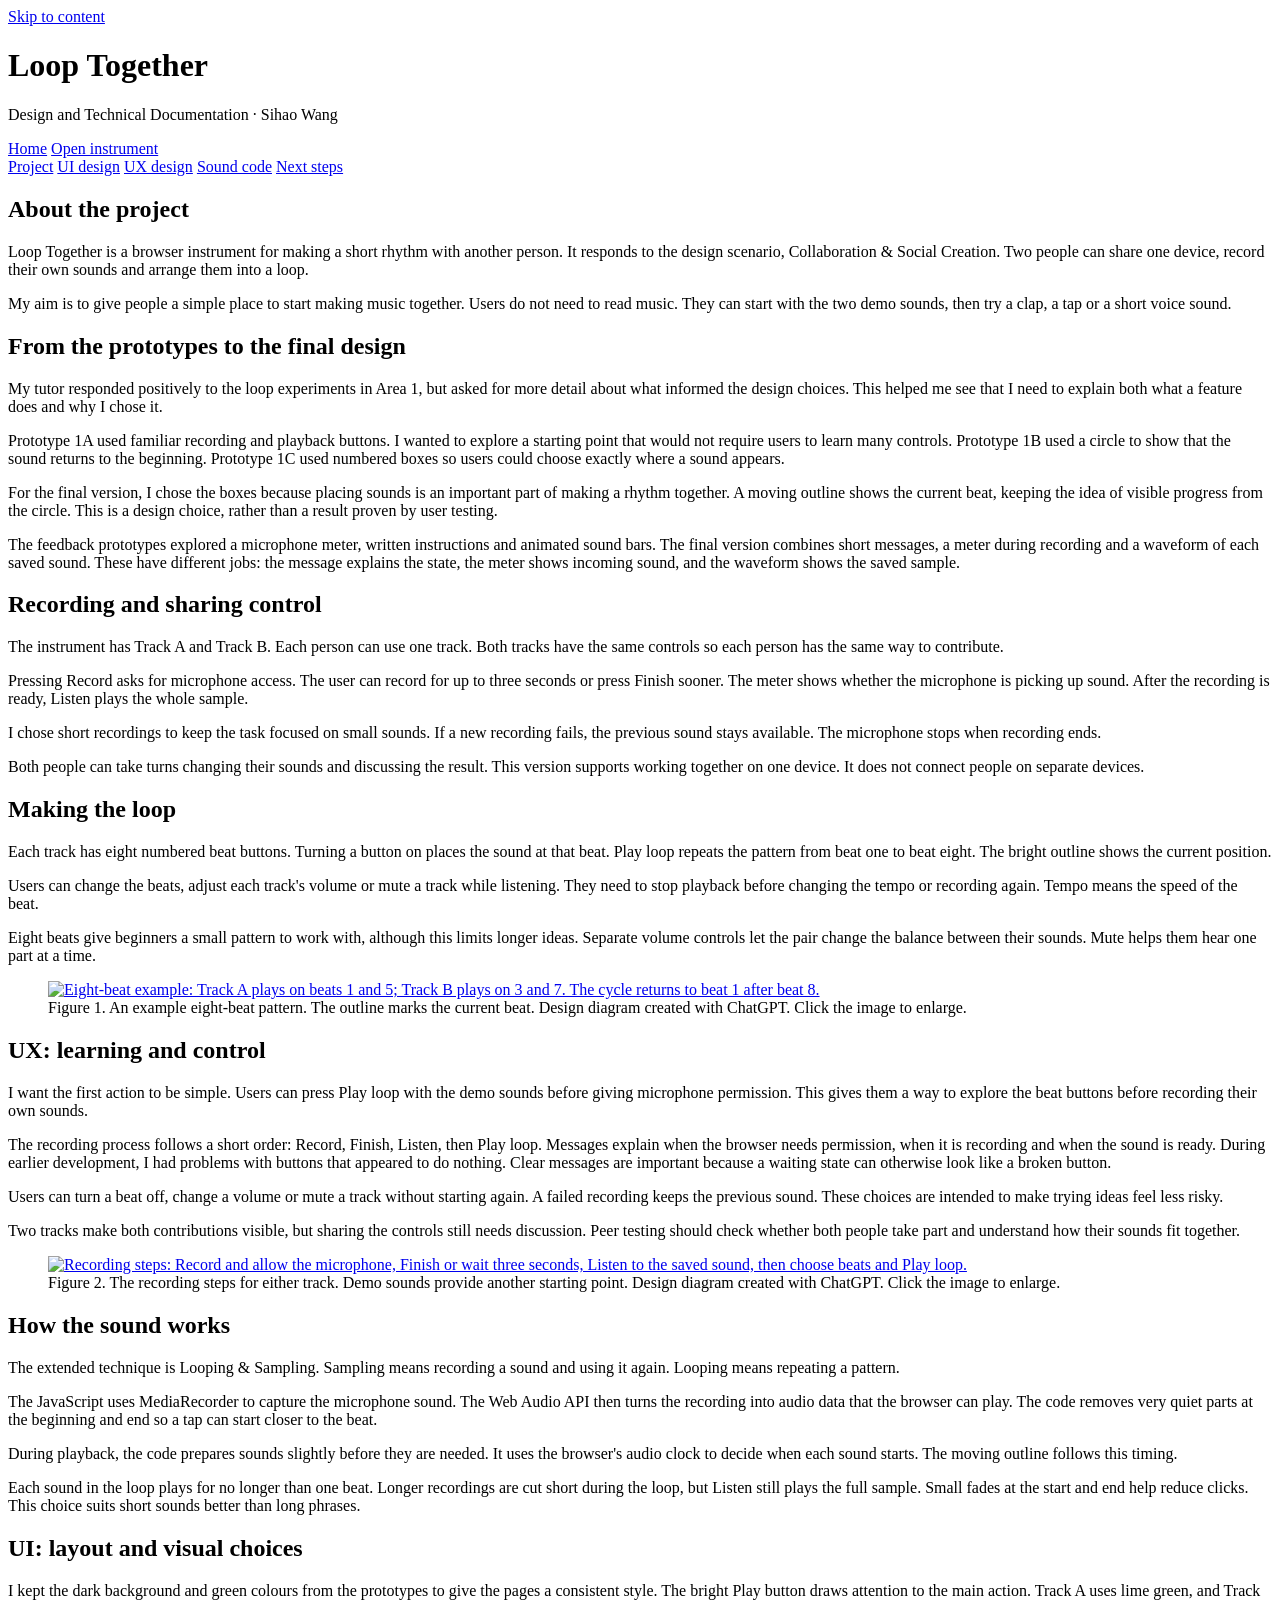
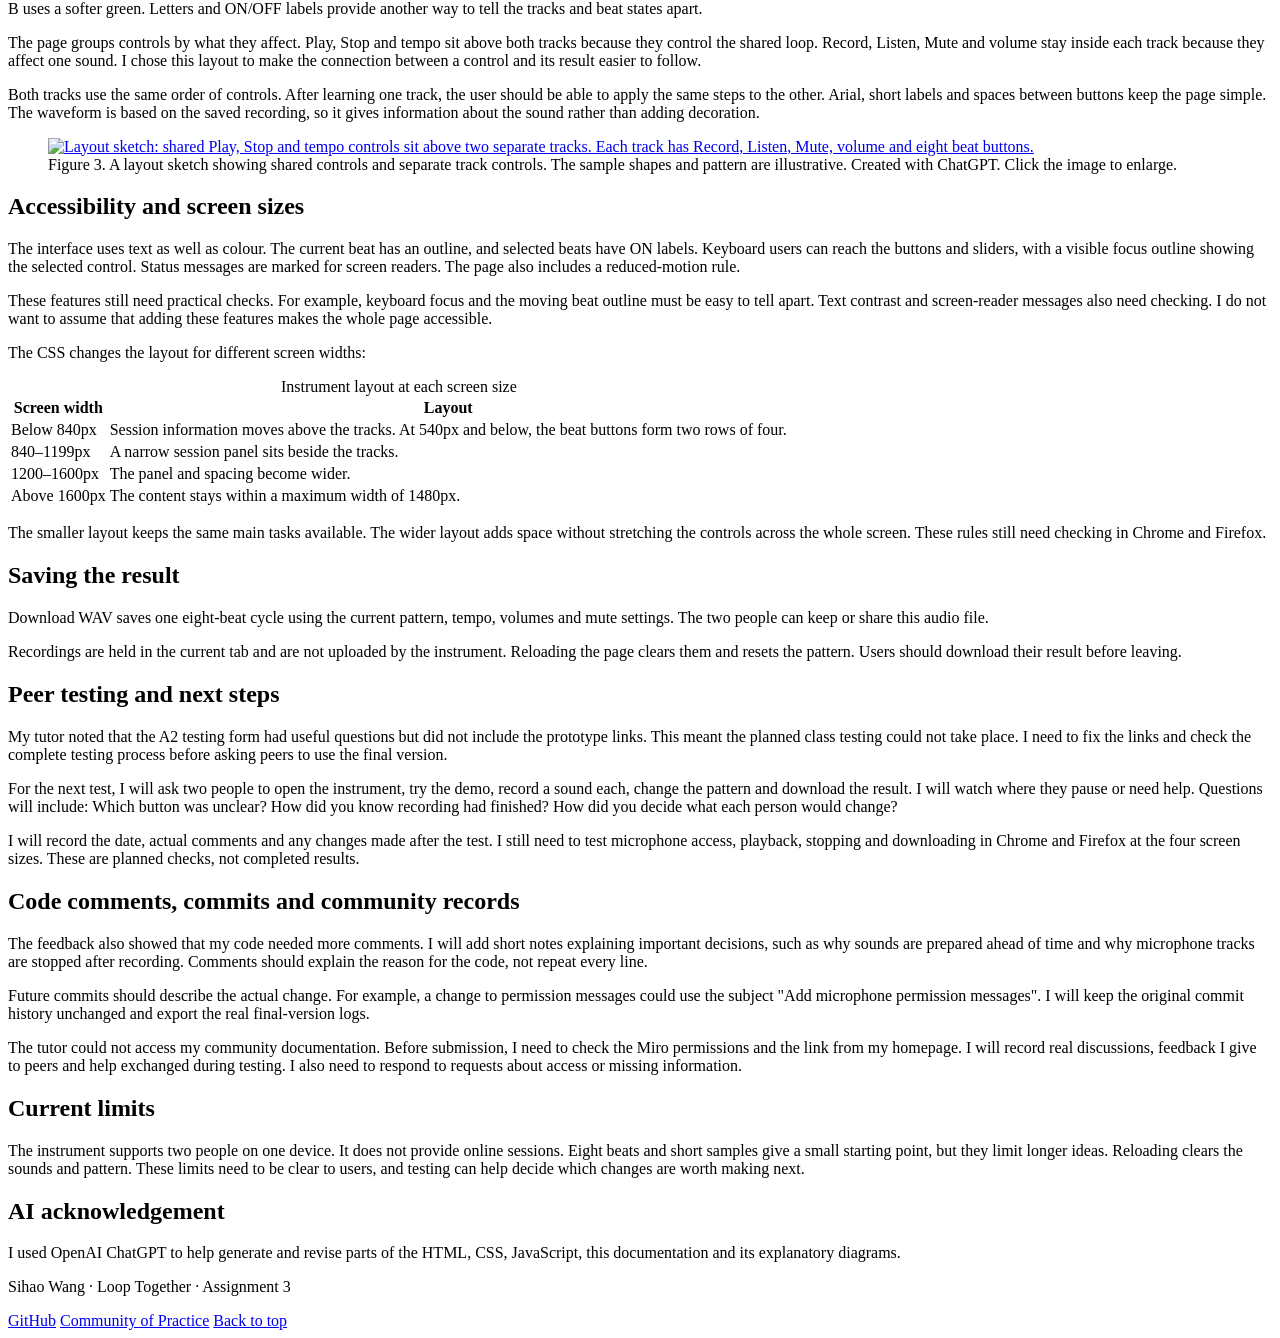
==== documentation.html @ 777fe7cd "adujust the text" ====
<!DOCTYPE html>
<html lang="en">
<head>
  <meta charset="UTF-8">
  <meta name="viewport" content="width=device-width, initial-scale=1">
  <title>Loop Together — Design and Technical Documentation</title>
  <!-- Keep the styles in a separate file so they are easy to edit. -->
  <link rel="stylesheet" href="document.css">
</head>
<body>
  <a class="skip-link" href="#content">Skip to content</a>

  <header class="page-header" id="top">
    <div class="container">
      <h1>Loop Together</h1>
      <p class="subtitle">Design and Technical Documentation · Sihao Wang</p>
      <!-- These pages should be in the same project folder. -->
      <nav aria-label="Main navigation">
        <a href="index.html">Home</a>
        <a href="instrument.html">Open instrument</a>
      </nav>
    </div>
  </header>

  <main class="container" id="content">
    <!-- Section links work without JavaScript. -->
    <nav class="contents" aria-label="On this page">
      <a href="#about-the-project">Project</a>
      <a href="#ui-layout-and-visual-choices">UI design</a>
      <a href="#ux-learning-and-control">UX design</a>
      <a href="#how-the-sound-works">Sound code</a>
      <a href="#peer-testing-and-next-steps">Next steps</a>
    </nav>

    <!-- Explain the project before describing the controls. -->
    <section class="section" id="about-the-project">
      <h2>About the project</h2>
      <p>
        Loop Together is a browser instrument for making a short rhythm with another
        person. It responds to the design scenario, Collaboration &amp; Social Creation.
        Two people can share one device, record their own sounds and arrange them into a
        loop.
      </p>
      <p>
        My aim is to give people a simple place to start making music together. Users do
        not need to read music. They can start with the two demo sounds, then try a
        clap, a tap or a short voice sound.
      </p>
    </section>

    <section class="section" id="from-the-prototypes-to-the-final-design">
      <h2>From the prototypes to the final design</h2>
      <p>
        My tutor responded positively to the loop experiments in Area 1, but asked for
        more detail about what informed the design choices. This helped me see that I
        need to explain both what a feature does and why I chose it.
      </p>
      <p>
        Prototype 1A used familiar recording and playback buttons. I wanted to explore a
        starting point that would not require users to learn many controls. Prototype 1B
        used a circle to show that the sound returns to the beginning. Prototype 1C used
        numbered boxes so users could choose exactly where a sound appears.
      </p>
      <p>
        For the final version, I chose the boxes because placing sounds is an important
        part of making a rhythm together. A moving outline shows the current beat,
        keeping the idea of visible progress from the circle. This is a design choice,
        rather than a result proven by user testing.
      </p>
      <p>
        The feedback prototypes explored a microphone meter, written instructions and
        animated sound bars. The final version combines short messages, a meter during
        recording and a waveform of each saved sound. These have different jobs: the
        message explains the state, the meter shows incoming sound, and the waveform
        shows the saved sample.
      </p>
    </section>

    <section class="section" id="recording-and-sharing-control">
      <h2>Recording and sharing control</h2>
      <p>
        The instrument has Track A and Track B. Each person can use one track. Both
        tracks have the same controls so each person has the same way to contribute.
      </p>
      <p>
        Pressing Record asks for microphone access. The user can record for up to three
        seconds or press Finish sooner. The meter shows whether the microphone is
        picking up sound. After the recording is ready, Listen plays the whole sample.
      </p>
      <p>
        I chose short recordings to keep the task focused on small sounds. If a new
        recording fails, the previous sound stays available. The microphone stops when
        recording ends.
      </p>
      <p>
        Both people can take turns changing their sounds and discussing the result. This
        version supports working together on one device. It does not connect people on
        separate devices.
      </p>
    </section>

    <section class="section" id="making-the-loop">
      <h2>Making the loop</h2>
      <p>
        Each track has eight numbered beat buttons. Turning a button on places the sound
        at that beat. Play loop repeats the pattern from beat one to beat eight. The
        bright outline shows the current position.
      </p>
      <p>
        Users can change the beats, adjust each track&#x27;s volume or mute a track
        while listening. They need to stop playback before changing the tempo or
        recording again. Tempo means the speed of the beat.
      </p>
      <p>
        Eight beats give beginners a small pattern to work with, although this limits
        longer ideas. Separate volume controls let the pair change the balance between
        their sounds. Mute helps them hear one part at a time.
      </p>

      <!-- Keep the picture and its caption together. -->
      <figure class="doc-figure">
        <a class="figure-link" href="images/loop-pattern.svg" target="_blank" rel="noopener"
           aria-label="Open a larger version of figure 1 in a new tab">
          <img src="images/loop-pattern.svg" width="800" height="818"
               alt="Eight-beat example: Track A plays on beats 1 and 5; Track B plays on 3 and 7. The cycle returns to beat 1 after beat 8." loading="lazy" decoding="async">
        </a>
        <figcaption>Figure 1. An example eight-beat pattern. The outline marks the current beat. Design diagram created with ChatGPT. Click the image to enlarge.</figcaption>
      </figure>
    </section>

    <!-- Explain the steps a new user follows. -->
    <section class="section" id="ux-learning-and-control">
      <h2>UX: learning and control</h2>
      <p>
        I want the first action to be simple. Users can press Play loop with the demo
        sounds before giving microphone permission. This gives them a way to explore the
        beat buttons before recording their own sounds.
      </p>
      <p>
        The recording process follows a short order: Record, Finish, Listen, then Play
        loop. Messages explain when the browser needs permission, when it is recording
        and when the sound is ready. During earlier development, I had problems with
        buttons that appeared to do nothing. Clear messages are important because a
        waiting state can otherwise look like a broken button.
      </p>
      <p>
        Users can turn a beat off, change a volume or mute a track without starting
        again. A failed recording keeps the previous sound. These choices are intended
        to make trying ideas feel less risky.
      </p>
      <p>
        Two tracks make both contributions visible, but sharing the controls still needs
        discussion. Peer testing should check whether both people take part and
        understand how their sounds fit together.
      </p>

      <!-- Keep the picture and its caption together. -->
      <figure class="doc-figure">
        <a class="figure-link" href="images/recording-flow.svg" target="_blank" rel="noopener"
           aria-label="Open a larger version of figure 2 in a new tab">
          <img src="images/recording-flow.svg" width="800" height="864"
               alt="Recording steps: Record and allow the microphone, Finish or wait three seconds, Listen to the saved sound, then choose beats and Play loop." loading="lazy" decoding="async">
        </a>
        <figcaption>Figure 2. The recording steps for either track. Demo sounds provide another starting point. Design diagram created with ChatGPT. Click the image to enlarge.</figcaption>
      </figure>
    </section>

    <!-- Use plain language to explain the audio code. -->
    <section class="section" id="how-the-sound-works">
      <h2>How the sound works</h2>
      <p>
        The extended technique is Looping &amp; Sampling. Sampling means recording a
        sound and using it again. Looping means repeating a pattern.
      </p>
      <p>
        The JavaScript uses MediaRecorder to capture the microphone sound. The Web Audio
        API then turns the recording into audio data that the browser can play. The code
        removes very quiet parts at the beginning and end so a tap can start closer to
        the beat.
      </p>
      <p>
        During playback, the code prepares sounds slightly before they are needed. It
        uses the browser&#x27;s audio clock to decide when each sound starts. The moving
        outline follows this timing.
      </p>
      <p>
        Each sound in the loop plays for no longer than one beat. Longer recordings are
        cut short during the loop, but Listen still plays the full sample. Small fades
        at the start and end help reduce clicks. This choice suits short sounds better
        than long phrases.
      </p>
    </section>

    <!-- Connect the visual choices to their purpose. -->
    <section class="section" id="ui-layout-and-visual-choices">
      <h2>UI: layout and visual choices</h2>
      <p>
        I kept the dark background and green colours from the prototypes to give the
        pages a consistent style. The bright Play button draws attention to the main
        action. Track A uses lime green, and Track B uses a softer green. Letters and
        ON/OFF labels provide another way to tell the tracks and beat states apart.
      </p>
      <p>
        The page groups controls by what they affect. Play, Stop and tempo sit above
        both tracks because they control the shared loop. Record, Listen, Mute and
        volume stay inside each track because they affect one sound. I chose this layout
        to make the connection between a control and its result easier to follow.
      </p>
      <p>
        Both tracks use the same order of controls. After learning one track, the user
        should be able to apply the same steps to the other. Arial, short labels and
        spaces between buttons keep the page simple. The waveform is based on the saved
        recording, so it gives information about the sound rather than adding
        decoration.
      </p>

      <!-- Keep the picture and its caption together. -->
      <figure class="doc-figure">
        <a class="figure-link" href="images/track-layout.svg" target="_blank" rel="noopener"
           aria-label="Open a larger version of figure 3 in a new tab">
          <img src="images/track-layout.svg" width="960" height="796"
               alt="Layout sketch: shared Play, Stop and tempo controls sit above two separate tracks. Each track has Record, Listen, Mute, volume and eight beat buttons." loading="lazy" decoding="async">
        </a>
        <figcaption>Figure 3. A layout sketch showing shared controls and separate track controls. The sample shapes and pattern are illustrative. Created with ChatGPT. Click the image to enlarge.</figcaption>
      </figure>
    </section>

    <section class="section" id="accessibility-and-screen-sizes">
      <h2>Accessibility and screen sizes</h2>
      <p>
        The interface uses text as well as colour. The current beat has an outline, and
        selected beats have ON labels. Keyboard users can reach the buttons and sliders,
        with a visible focus outline showing the selected control. Status messages are
        marked for screen readers. The page also includes a reduced-motion rule.
      </p>
      <p>
        These features still need practical checks. For example, keyboard focus and the
        moving beat outline must be easy to tell apart. Text contrast and screen-reader
        messages also need checking. I do not want to assume that adding these features
        makes the whole page accessible.
      </p>
      <p>
        The CSS changes the layout for different screen widths:
      </p>
      <!-- The table compares the instrument layout at four widths. -->
      <div class="table-wrap">
        <table>
          <caption>Instrument layout at each screen size</caption>
          <thead>
            <tr>
              <th scope="col">Screen width</th>
              <th scope="col">Layout</th>
            </tr>
          </thead>
          <tbody>
            <tr>
              <td>Below 840px</td>
              <td>Session information moves above the tracks. At 540px and below, the beat buttons form two rows of four.</td>
            </tr>
            <tr>
              <td>840–1199px</td>
              <td>A narrow session panel sits beside the tracks.</td>
            </tr>
            <tr>
              <td>1200–1600px</td>
              <td>The panel and spacing become wider.</td>
            </tr>
            <tr>
              <td>Above 1600px</td>
              <td>The content stays within a maximum width of 1480px.</td>
            </tr>
          </tbody>
        </table>
      </div>
      <p>
        The smaller layout keeps the same main tasks available. The wider layout adds
        space without stretching the controls across the whole screen. These rules still
        need checking in Chrome and Firefox.
      </p>
    </section>

    <section class="section" id="saving-the-result">
      <h2>Saving the result</h2>
      <p>
        Download WAV saves one eight-beat cycle using the current pattern, tempo,
        volumes and mute settings. The two people can keep or share this audio file.
      </p>
      <p>
        Recordings are held in the current tab and are not uploaded by the instrument.
        Reloading the page clears them and resets the pattern. Users should download
        their result before leaving.
      </p>
    </section>

    <!-- Keep planned tests separate from completed results. -->
    <section class="section" id="peer-testing-and-next-steps">
      <h2>Peer testing and next steps</h2>
      <p>
        My tutor noted that the A2 testing form had useful questions but did not include
        the prototype links. This meant the planned class testing could not take place.
        I need to fix the links and check the complete testing process before asking
        peers to use the final version.
      </p>
      <p>
        For the next test, I will ask two people to open the instrument, try the demo,
        record a sound each, change the pattern and download the result. I will watch
        where they pause or need help. Questions will include: Which button was unclear?
        How did you know recording had finished? How did you decide what each person
        would change?
      </p>
      <p>
        I will record the date, actual comments and any changes made after the test. I
        still need to test microphone access, playback, stopping and downloading in
        Chrome and Firefox at the four screen sizes. These are planned checks, not
        completed results.
      </p>
    </section>

    <section class="section" id="code-comments-commits-and-community-records">
      <h2>Code comments, commits and community records</h2>
      <p>
        The feedback also showed that my code needed more comments. I will add short
        notes explaining important decisions, such as why sounds are prepared ahead of
        time and why microphone tracks are stopped after recording. Comments should
        explain the reason for the code, not repeat every line.
      </p>
      <p>
        Future commits should describe the actual change. For example, a change to
        permission messages could use the subject &quot;Add microphone permission
        messages&quot;. I will keep the original commit history unchanged and export the
        real final-version logs.
      </p>
      <p>
        The tutor could not access my community documentation. Before submission, I need
        to check the Miro permissions and the link from my homepage. I will record real
        discussions, feedback I give to peers and help exchanged during testing. I also
        need to respond to requests about access or missing information.
      </p>
    </section>

    <section class="section" id="current-limits">
      <h2>Current limits</h2>
      <p>
        The instrument supports two people on one device. It does not provide online
        sessions. Eight beats and short samples give a small starting point, but they
        limit longer ideas. Reloading clears the sounds and pattern. These limits need
        to be clear to users, and testing can help decide which changes are worth making
        next.
      </p>
    </section>

    <section class="section" id="ai-acknowledgement">
      <h2>AI acknowledgement</h2>
      <p>
        I used OpenAI ChatGPT to help generate and revise parts of the HTML, CSS,
        JavaScript, this documentation and its explanatory diagrams.
      </p>
    </section>

  </main>

  <footer>
    <div class="container">
      <p>Sihao Wang · Loop Together · Assignment 3</p>
      <nav aria-label="Project links">
        <a href="https://github.com/BennyWangsihao">GitHub</a>
        <a href="https://au.miro.com/app/board/u3jVOf9mYWQ=/?share_link_id=469898230549">Community of Practice</a>
        <a href="#top">Back to top</a>
      </nav>
    </div>
  </footer>
</body>
</html>
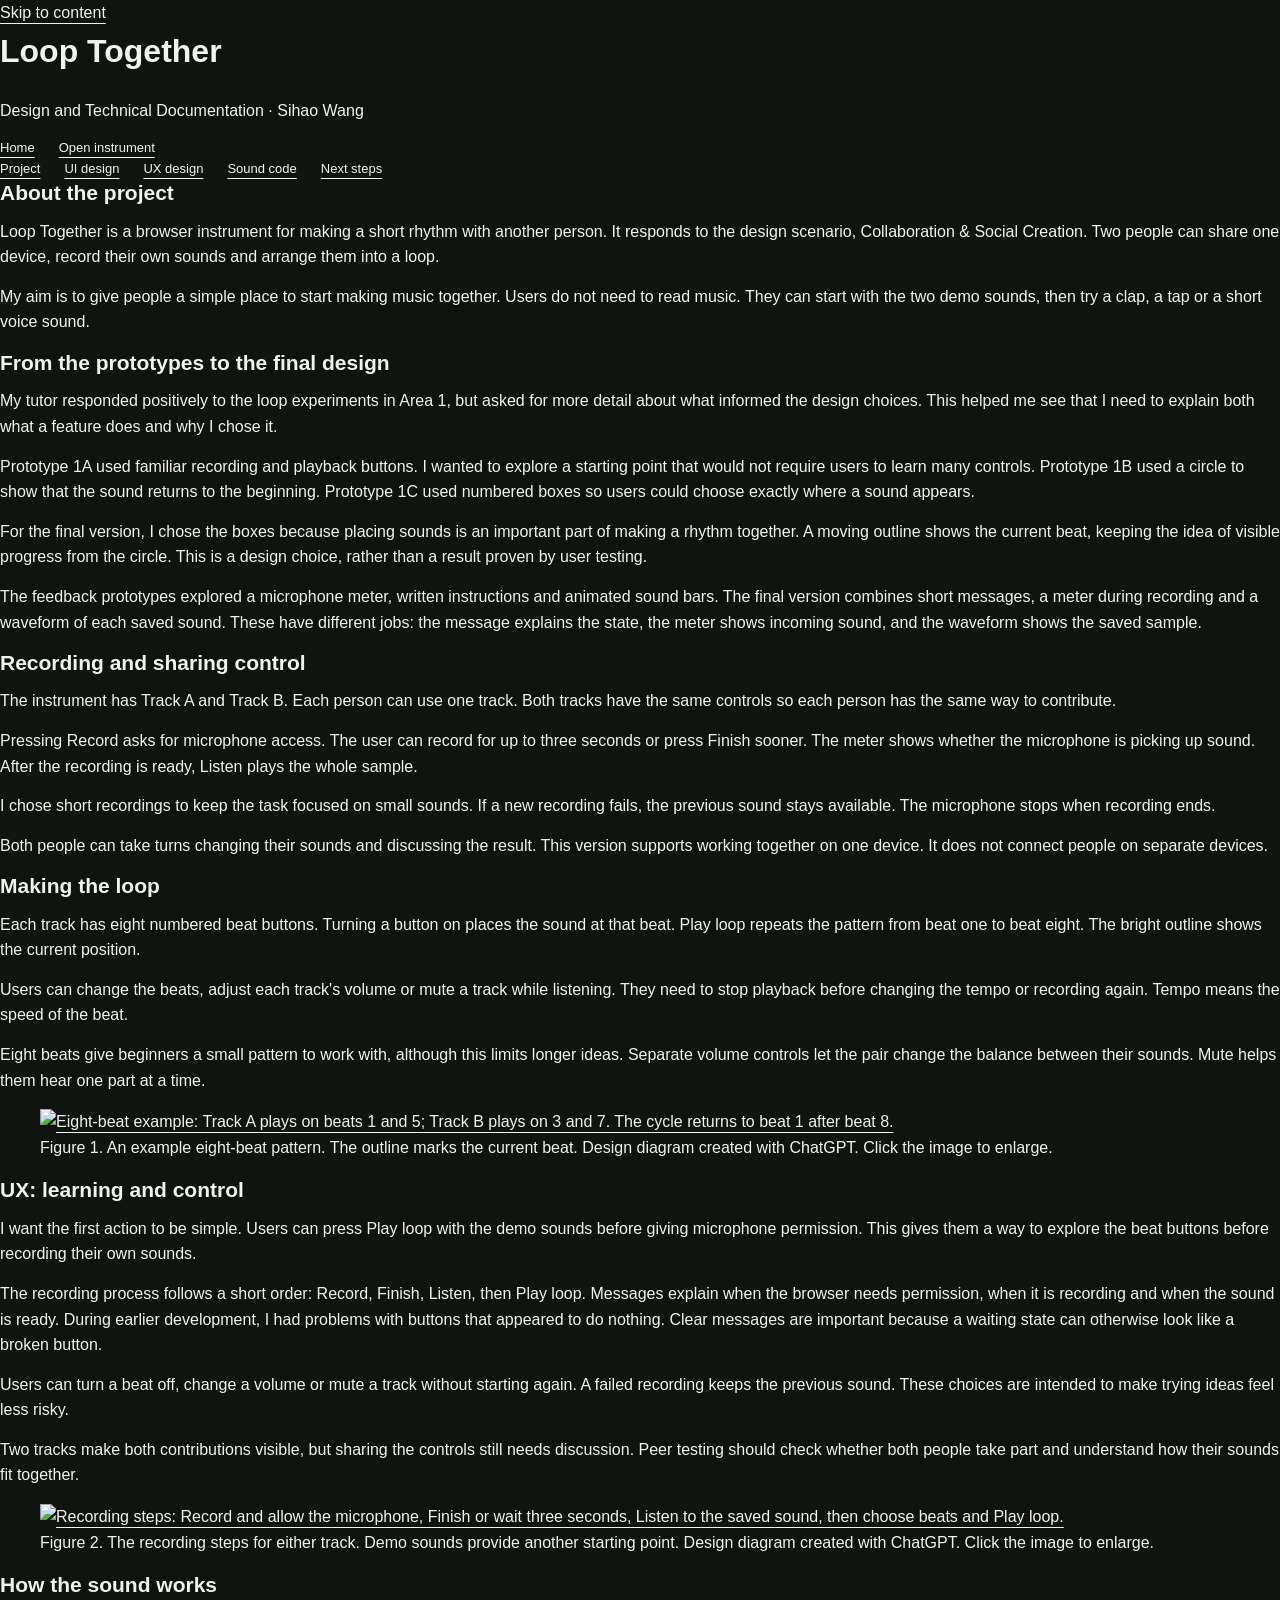
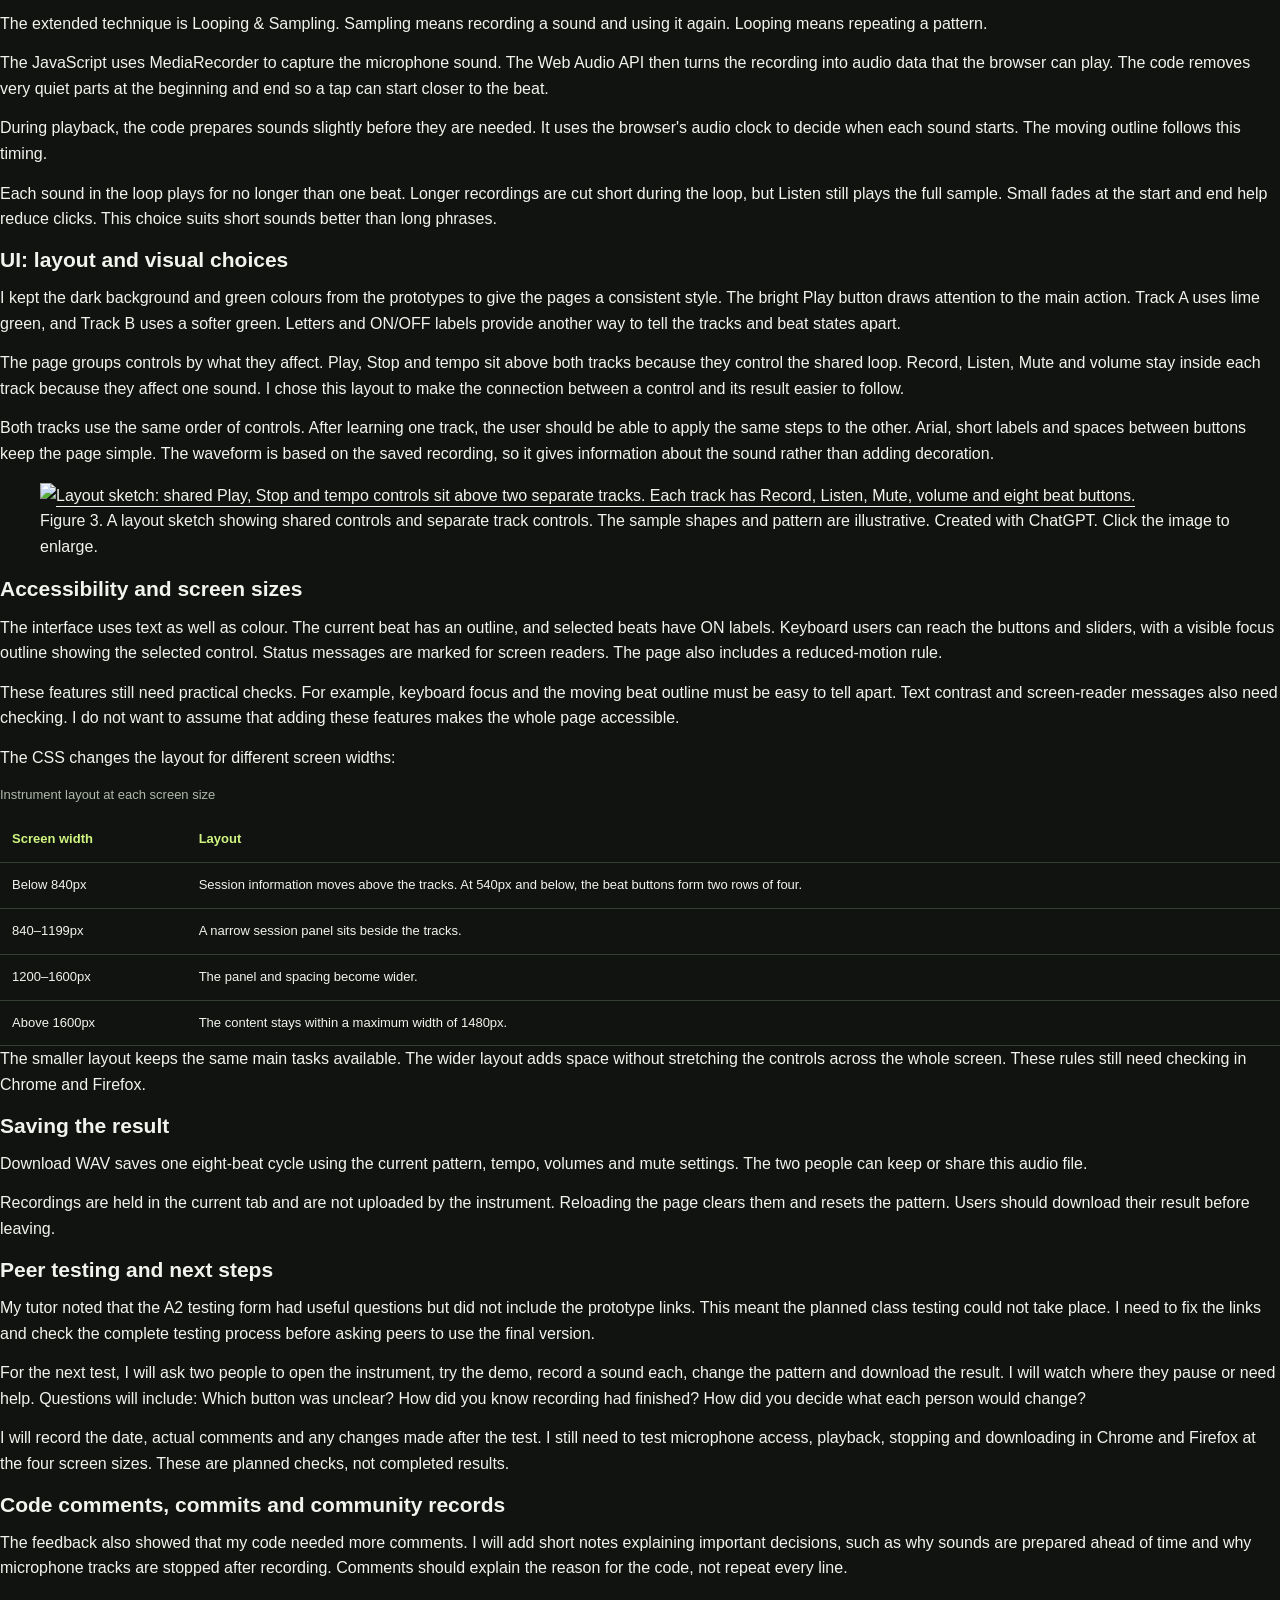
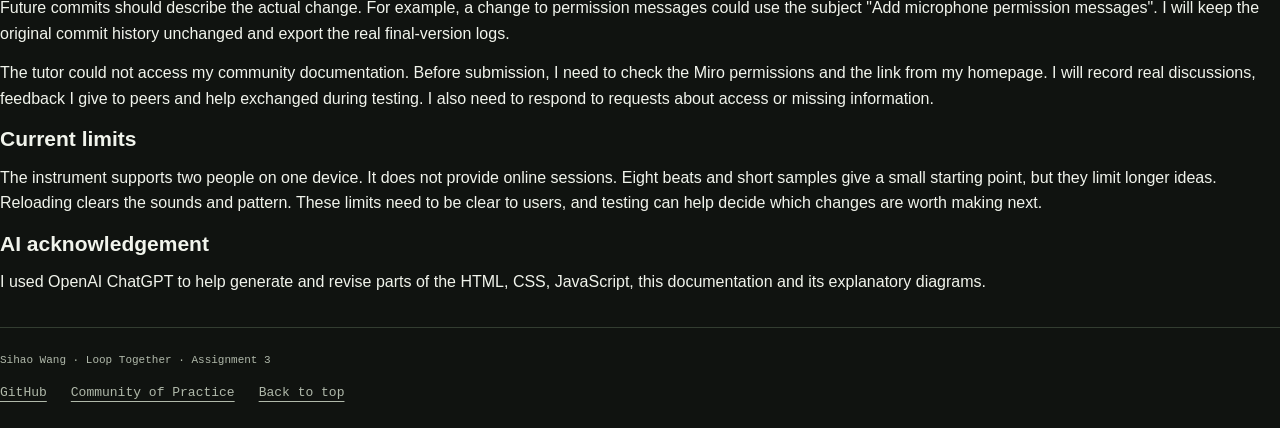
==== commit ca87f666: "cahnge the mistake" ====
--- a/documentation.html
+++ b/documentation.html
@@ -5,7 +5,7 @@
   <meta name="viewport" content="width=device-width, initial-scale=1">
   <title>Loop Together — Design and Technical Documentation</title>
   <!-- Keep the styles in a separate file so they are easy to edit. -->
-  <link rel="stylesheet" href="document.css">
+  <link rel="stylesheet" href="style.css">
 </head>
 <body>
   <a class="skip-link" href="#content">Skip to content</a>
--- a/style.css
+++ b/style.css
@@ -0,0 +1,864 @@
+/*
+  Loop Together — style.css
+  Shared by all three pages. Sections:
+  1. Colours and base styles
+  2. Header and text
+  3. Instrument: transport bar, session panel, tracks, beat buttons
+  4. Project and documentation pages
+  5. Responsive layout (four screen ranges) and reduced motion
+*/
+
+
+/* ===== 1. Colours and base styles ===== */
+
+:root {
+  color-scheme: dark;
+  --bg: #101310;       /* page background */
+  --surface: #191e19;  /* panels */
+  --raised: #222922;   /* buttons */
+  --ink: #f1f4ec;      /* main text */
+  --muted: #b0b9aa;    /* secondary text */
+  --line: #333d31;     /* borders */
+  --green: #d0f581;    /* accent and Track A */
+  --mint: #9ed9bc;     /* Track B */
+}
+
+* {
+  box-sizing: border-box;
+}
+
+body {
+  margin: 0;
+  font: 16px/1.6 Arial, Helvetica, sans-serif;
+  background: var(--bg);
+  color: var(--ink);
+}
+
+a {
+  color: inherit;
+  text-underline-offset: 5px;
+}
+
+button,
+input {
+  font: inherit;
+}
+
+/* Buttons, and links styled as buttons */
+button,
+.button {
+  display: inline-flex;
+  align-items: center;
+  justify-content: center;
+  gap: 9px;
+  min-height: 44px; /* comfortable touch target */
+  border: 1px solid var(--line);
+  border-radius: 7px;
+  padding: 10px 16px;
+  background: var(--raised);
+  color: var(--ink);
+  text-decoration: none;
+  cursor: pointer;
+}
+
+button:hover:not(:disabled),
+.button:hover {
+  border-color: var(--green);
+}
+
+button:disabled {
+  opacity: 0.4;
+  cursor: not-allowed;
+}
+
+button.primary,
+.button {
+  background: var(--green);
+  color: #17200e;
+  border-color: var(--green);
+  font-weight: bold;
+}
+
+/* Clear outline for keyboard users */
+:focus-visible {
+  outline: 3px solid var(--green);
+  outline-offset: 4px;
+}
+
+/* Centred page column, max 1480px wide */
+.wrap {
+  width: 92%;
+  max-width: 1480px;
+  margin-inline: auto;
+}
+
+
+/* ===== 2. Header and text ===== */
+
+.site-header {
+  display: flex;
+  justify-content: space-between;
+  align-items: center;
+  gap: 20px;
+  min-height: 88px;
+  border-bottom: 1px solid var(--line);
+}
+
+.brand {
+  display: flex;
+  align-items: center;
+  gap: 12px;
+  font-size: 14px;
+  font-weight: bold;
+  letter-spacing: 2px;
+  text-decoration: none;
+}
+
+/* Round "LT" logo */
+.mark {
+  display: grid;
+  place-items: center;
+  width: 36px;
+  height: 36px;
+  background: var(--green);
+  color: #17200e;
+  border-radius: 50%;
+  font: 700 14px Arial, sans-serif;
+  letter-spacing: -1px;
+}
+
+nav {
+  display: flex;
+  flex-wrap: wrap;
+  gap: 24px;
+  font-size: 13px;
+}
+
+/* Small monospaced label above headings */
+.eyebrow {
+  margin: 0 0 6px;
+  color: var(--muted);
+  font: 11px/1.6 "Courier New", monospace;
+  letter-spacing: 1.6px;
+}
+
+h1,
+h2,
+h3,
+p {
+  margin-top: 0;
+}
+
+h2 {
+  font-size: 21px;
+  line-height: 1.3;
+  margin-bottom: 12px;
+}
+
+h3 {
+  font-size: 17px;
+  color: var(--green);
+  margin: 25px 0 8px;
+}
+
+p {
+  margin-bottom: 14px;
+}
+
+
+/* ===== 3. Instrument ===== */
+
+.studio-heading {
+  padding: 32px 0 24px;
+  display: flex;
+  align-items: end;
+  justify-content: space-between;
+  gap: 20px;
+}
+
+.studio-heading h1 {
+  font-size: 36px;
+  letter-spacing: -1.5px;
+  margin: 0;
+  line-height: 1.2;
+}
+
+.studio-heading > p {
+  font-size: 13px;
+  color: var(--muted);
+  margin: 0;
+}
+
+.live-dot {
+  display: inline-block;
+  width: 8px;
+  height: 8px;
+  margin: 0 0 6px 12px;
+  background: var(--green);
+  border-radius: 50%;
+}
+
+/* Transport bar: stays at the top of the screen while scrolling */
+.transport {
+  position: sticky;
+  top: 0;
+  z-index: 10;
+  display: flex;
+  flex-wrap: wrap;
+  align-items: center;
+  gap: 18px;
+  padding: 18px 20px;
+  background: var(--surface);
+  border: 1px solid var(--line);
+  border-radius: 12px;
+}
+
+.transport-buttons,
+.buttons {
+  display: flex;
+  flex-wrap: wrap;
+  gap: 8px;
+}
+
+.tempo-label {
+  flex: 1;
+  min-width: 150px;
+  max-width: 270px;
+  margin: auto;
+  color: var(--muted);
+  font: 11px "Courier New", monospace;
+  letter-spacing: 1px;
+}
+
+/* Slider values (BPM, level %) sit on the right */
+output {
+  float: right;
+  color: var(--ink);
+  font-variant-numeric: tabular-nums;
+}
+
+/* Sliders use the track colour inside a track, green elsewhere */
+input[type="range"] {
+  display: block;
+  width: 100%;
+  accent-color: var(--track-color, var(--green));
+  height: 24px;
+  margin: 4px 0 0;
+  cursor: pointer;
+}
+
+/* Session panel on the left, tracks on the right */
+.workspace {
+  display: grid;
+  grid-template-columns: 200px minmax(0, 1fr);
+  gap: 20px;
+  margin-top: 22px;
+}
+
+/* --- Session panel --- */
+
+.session {
+  padding: 22px;
+  border: 1px solid var(--line);
+  border-radius: 12px;
+  background: #151a15;
+  align-self: start;
+}
+
+.session-head {
+  display: flex;
+  justify-content: space-between;
+  align-items: center;
+  flex-wrap: wrap;
+  gap: 10px;
+}
+
+.tag {
+  color: var(--green);
+  font: 10px "Courier New", monospace;
+  border: 1px solid var(--line);
+  padding: 5px 7px;
+  border-radius: 4px;
+}
+
+/* Large beat counter, e.g. "03 / 08" */
+.beat-display {
+  display: flex;
+  align-items: baseline;
+  gap: 10px;
+  margin: 20px 0 15px;
+  font-family: "Courier New", monospace;
+}
+
+.beat-display strong {
+  font-size: 70px;
+  line-height: 1;
+  font-weight: 400;
+  letter-spacing: -7px;
+  color: var(--green);
+}
+
+.beat-display span {
+  font-size: 17px;
+  color: var(--muted);
+}
+
+/* Eight small bars; the current beat lights up */
+.timeline {
+  display: grid;
+  grid-template-columns: repeat(8, 1fr);
+  gap: 4px;
+}
+
+.timeline i {
+  height: 5px;
+  background: var(--line);
+  border-radius: 1px;
+}
+
+.timeline i.current {
+  background: var(--green);
+}
+
+.state {
+  font: 10px "Courier New", monospace;
+  letter-spacing: 1px;
+  color: var(--muted);
+  margin: 12px 0 28px;
+}
+
+.session-guide {
+  padding-top: 22px;
+  border-top: 1px solid var(--line);
+}
+
+.session-guide h2 {
+  font-size: 14px;
+}
+
+.session-guide p {
+  font-size: 12px;
+  color: var(--muted);
+  margin: 13px 0;
+}
+
+.session-guide b {
+  color: var(--green);
+  margin-right: 6px;
+  font-family: "Courier New", monospace;
+}
+
+.meter-label {
+  display: block;
+  font: 10px "Courier New", monospace;
+  letter-spacing: 1px;
+  color: var(--muted);
+  margin-top: 30px;
+}
+
+meter {
+  display: block;
+  width: 100%;
+  height: 18px;
+  margin-top: 5px;
+  accent-color: var(--green);
+}
+
+/* --- Tracks --- */
+
+.track-list {
+  display: grid;
+  gap: 18px;
+}
+
+/* Each track sets its own colour: green for A, mint for B */
+.track {
+  --track-color: var(--green);
+  padding: 22px;
+  background: var(--surface);
+  border: 1px solid var(--line);
+  border-radius: 12px;
+  min-width: 0;
+}
+
+.track-b {
+  --track-color: var(--mint);
+}
+
+.track-header,
+.track-tools {
+  display: flex;
+  align-items: center;
+  justify-content: space-between;
+  gap: 14px;
+}
+
+.track-identity {
+  display: flex;
+  align-items: center;
+  gap: 12px;
+}
+
+/* The A / B badge */
+.track-letter {
+  display: grid;
+  place-items: center;
+  width: 42px;
+  height: 42px;
+  border: 1px solid var(--track-color);
+  border-radius: 8px;
+  color: var(--track-color);
+  font: 20px "Courier New", monospace;
+}
+
+.track-header h2 {
+  margin: 0;
+  font-size: 18px;
+}
+
+.track-header .eyebrow {
+  font-size: 10px;
+  margin-bottom: 2px;
+}
+
+.mute {
+  min-height: 36px;
+  padding: 5px 12px;
+  font-size: 12px;
+}
+
+.mute[aria-pressed="true"] {
+  background: var(--ink);
+  color: var(--bg);
+}
+
+/* Waveform box with the sample name underneath */
+.wave {
+  position: relative;
+  margin: 18px 0;
+  background: #111711;
+  border-radius: 6px;
+  padding: 6px 12px 28px;
+}
+
+canvas {
+  display: block;
+  width: 100%;
+  height: 48px;
+}
+
+.sample-name {
+  position: absolute;
+  bottom: 5px;
+  left: 12px;
+  right: 12px;
+  overflow-wrap: anywhere;
+  margin: 0;
+  color: var(--muted);
+  font: 11px/1.4 "Courier New", monospace;
+}
+
+.track-tools button {
+  padding: 7px 12px;
+  min-height: 40px;
+  font-size: 13px;
+}
+
+.record {
+  color: var(--track-color);
+}
+
+/* Record button turns orange while recording */
+.record.recording {
+  color: #ffd3a0;
+  border-color: #eab278;
+}
+
+.level-label {
+  width: 135px;
+  color: var(--muted);
+  font: 10px "Courier New", monospace;
+  letter-spacing: 1px;
+}
+
+/* --- Beat buttons --- */
+
+.step-heading {
+  display: flex;
+  justify-content: space-between;
+  gap: 10px;
+  margin-top: 20px;
+  color: var(--muted);
+  font: 10px "Courier New", monospace;
+  letter-spacing: 1px;
+}
+
+.step-hint {
+  letter-spacing: 0;
+}
+
+.steps {
+  display: grid;
+  grid-template-columns: repeat(8, minmax(0, 1fr));
+  gap: 9px;
+  margin-top: 10px;
+}
+
+.steps button {
+  min-width: 0;
+  display: block;
+  min-height: 59px;
+  padding: 8px 0;
+  font: 17px "Courier New", monospace;
+  border-radius: 6px;
+  background: #242c22;
+  color: var(--muted);
+}
+
+/* The small ON / OFF label */
+.steps button span {
+  display: block;
+  font-size: 9px;
+  margin-top: 7px;
+  letter-spacing: 1px;
+}
+
+/* Beat switched on: filled with the track colour */
+.steps button[aria-pressed="true"] {
+  background: var(--track-color);
+  color: #182112;
+  border-color: var(--track-color);
+}
+
+/* Beat that is playing right now */
+.steps button.current {
+  outline: 3px solid var(--ink);
+  outline-offset: 2px;
+}
+
+/* Keyboard focus ring, so it differs from the playing outline */
+.steps button:focus-visible {
+  box-shadow: 0 0 0 6px var(--bg), 0 0 0 9px var(--track-color);
+}
+
+
+/* --- Status message and help --- */
+
+.status-line {
+  display: flex;
+  align-items: center;
+  gap: 10px;
+  padding: 18px 0;
+}
+
+.status-dot {
+  width: 6px;
+  height: 6px;
+  flex-shrink: 0;
+  border-radius: 50%;
+  background: var(--green);
+}
+
+.status-line p {
+  margin: 0;
+  color: var(--muted);
+  font-size: 13px;
+}
+
+.help {
+  border-top: 1px solid var(--line);
+  padding: 16px 0;
+  font-size: 13px;
+  color: var(--muted);
+}
+
+summary {
+  cursor: pointer;
+  padding: 8px 0;
+  color: var(--ink);
+}
+
+.help p {
+  max-width: 800px;
+  margin-top: 12px;
+}
+
+footer {
+  display: flex;
+  justify-content: space-between;
+  flex-wrap: wrap;
+  gap: 15px;
+  padding: 24px 0;
+  margin-top: 32px;
+  border-top: 1px solid var(--line);
+  color: var(--muted);
+  font: 11px/1.6 "Courier New", monospace;
+}
+
+
+/* ===== 4. Project and documentation pages ===== */
+
+.hero {
+  padding: 60px 0 40px;
+  max-width: 850px;
+}
+
+.hero h1 {
+  font-size: clamp(38px, 5vw, 68px); /* grows with the screen, within limits */
+  line-height: 1.08;
+  letter-spacing: -2px;
+  margin: 22px 0;
+}
+
+.hero em {
+  font-style: normal;
+  color: var(--green);
+}
+
+.hero > p:not(.eyebrow) {
+  max-width: 680px;
+  color: var(--muted);
+  font-size: 18px;
+}
+
+.hero .button {
+  margin-top: 12px;
+}
+
+.info-grid {
+  display: grid;
+  grid-template-columns: 1fr 1fr;
+  gap: 22px;
+}
+
+/* Content card */
+.paper {
+  padding: 28px;
+  border: 1px solid var(--line);
+  background: var(--surface);
+  border-radius: 12px;
+}
+
+.paper p,
+.paper li {
+  color: var(--muted);
+}
+
+.block {
+  margin: 22px 0;
+}
+
+.links {
+  display: flex;
+  flex-direction: column;
+  align-items: start;
+  gap: 12px;
+}
+
+.documentation {
+  max-width: 920px;
+}
+
+/* Tables scroll sideways on small screens */
+.table-wrap {
+  overflow: auto;
+}
+
+table {
+  border-collapse: collapse;
+  width: 100%;
+  font-size: 13px;
+}
+
+caption {
+  text-align: left;
+  margin-bottom: 12px;
+  color: var(--muted);
+}
+
+th,
+td {
+  padding: 12px;
+  border-bottom: 1px solid var(--line);
+  text-align: left;
+  vertical-align: top;
+  white-space: pre-wrap; /* keep line breaks in commit messages */
+  overflow-wrap: anywhere;
+}
+
+th {
+  color: var(--green);
+}
+
+#history-table {
+  min-width: 650px;
+}
+
+
+/* ===== 5. Responsive layout: four screen ranges ===== */
+
+/* Below 840px: session panel becomes a compact row above the tracks */
+@media (max-width: 839px) {
+  .site-header {
+    flex-wrap: wrap;
+    padding: 20px 0;
+    gap: 15px;
+  }
+
+  .workspace {
+    grid-template-columns: 1fr;
+  }
+
+  .session {
+    display: grid;
+    grid-template-columns: 1fr auto;
+    gap: 8px 20px;
+    padding: 16px 20px;
+  }
+
+  .session-head,
+  .timeline,
+  .state {
+    grid-column: 1;
+  }
+
+  .beat-display {
+    grid-column: 2;
+    grid-row: 1 / 4;
+    margin: 0;
+    align-items: center;
+  }
+
+  .beat-display strong {
+    font-size: 50px;
+    letter-spacing: -4px;
+  }
+
+  .state {
+    margin: 0;
+  }
+
+  .session-guide,
+  .studio-heading > p {
+    display: none;
+  }
+
+  .session .meter-label {
+    grid-column: 1;
+    margin-top: 8px;
+  }
+
+  .session meter {
+    grid-column: 1 / -1;
+  }
+
+  .info-grid {
+    grid-template-columns: 1fr;
+  }
+
+  .studio-heading h1 {
+    font-size: 30px;
+  }
+}
+
+/* 840–1199px: narrow session panel beside the tracks */
+@media (min-width: 840px) and (max-width: 1199px) {
+  .workspace {
+    grid-template-columns: 185px minmax(0, 1fr);
+    gap: 18px;
+  }
+
+  .session {
+    padding: 18px;
+  }
+}
+
+/* 1200–1600px: wider panel and more space */
+@media (min-width: 1200px) and (max-width: 1600px) {
+  .workspace {
+    grid-template-columns: 240px minmax(0, 1fr);
+    gap: 28px;
+  }
+
+  .track {
+    padding: 26px;
+  }
+}
+
+/* Above 1600px: widest panel; content stays capped at 1480px by .wrap */
+@media (min-width: 1601px) {
+  .workspace {
+    grid-template-columns: 280px minmax(0, 1fr);
+    gap: 32px;
+  }
+
+  .track {
+    padding: 30px;
+  }
+}
+
+/* Narrow phones (up to 540px): beats in two rows of four */
+@media (max-width: 540px) {
+  .steps {
+    grid-template-columns: repeat(4, minmax(0, 1fr));
+  }
+
+  .transport {
+    position: static;
+    padding: 16px;
+    gap: 12px;
+  }
+
+  .tempo-label {
+    min-width: 140px;
+    max-width: none;
+  }
+
+  .transport-buttons {
+    width: 100%;
+  }
+
+  .transport-buttons button {
+    flex: 1;
+  }
+
+  #export {
+    font-size: 12px;
+    padding: 10px;
+  }
+
+  .track {
+    padding: 18px;
+  }
+
+  .track-tools {
+    flex-wrap: wrap;
+  }
+
+  .level-label {
+    width: 100%;
+  }
+
+  .track-header h2 {
+    font-size: 16px;
+  }
+
+  .step-hint {
+    display: none;
+  }
+
+  .paper {
+    padding: 22px;
+  }
+}
+
+/* Respect the "reduce motion" system setting */
+@media (prefers-reduced-motion: reduce) {
+  *,
+  *::before,
+  *::after {
+    scroll-behavior: auto !important;
+    animation: none !important;
+    transition: none !important;
+  }
+}
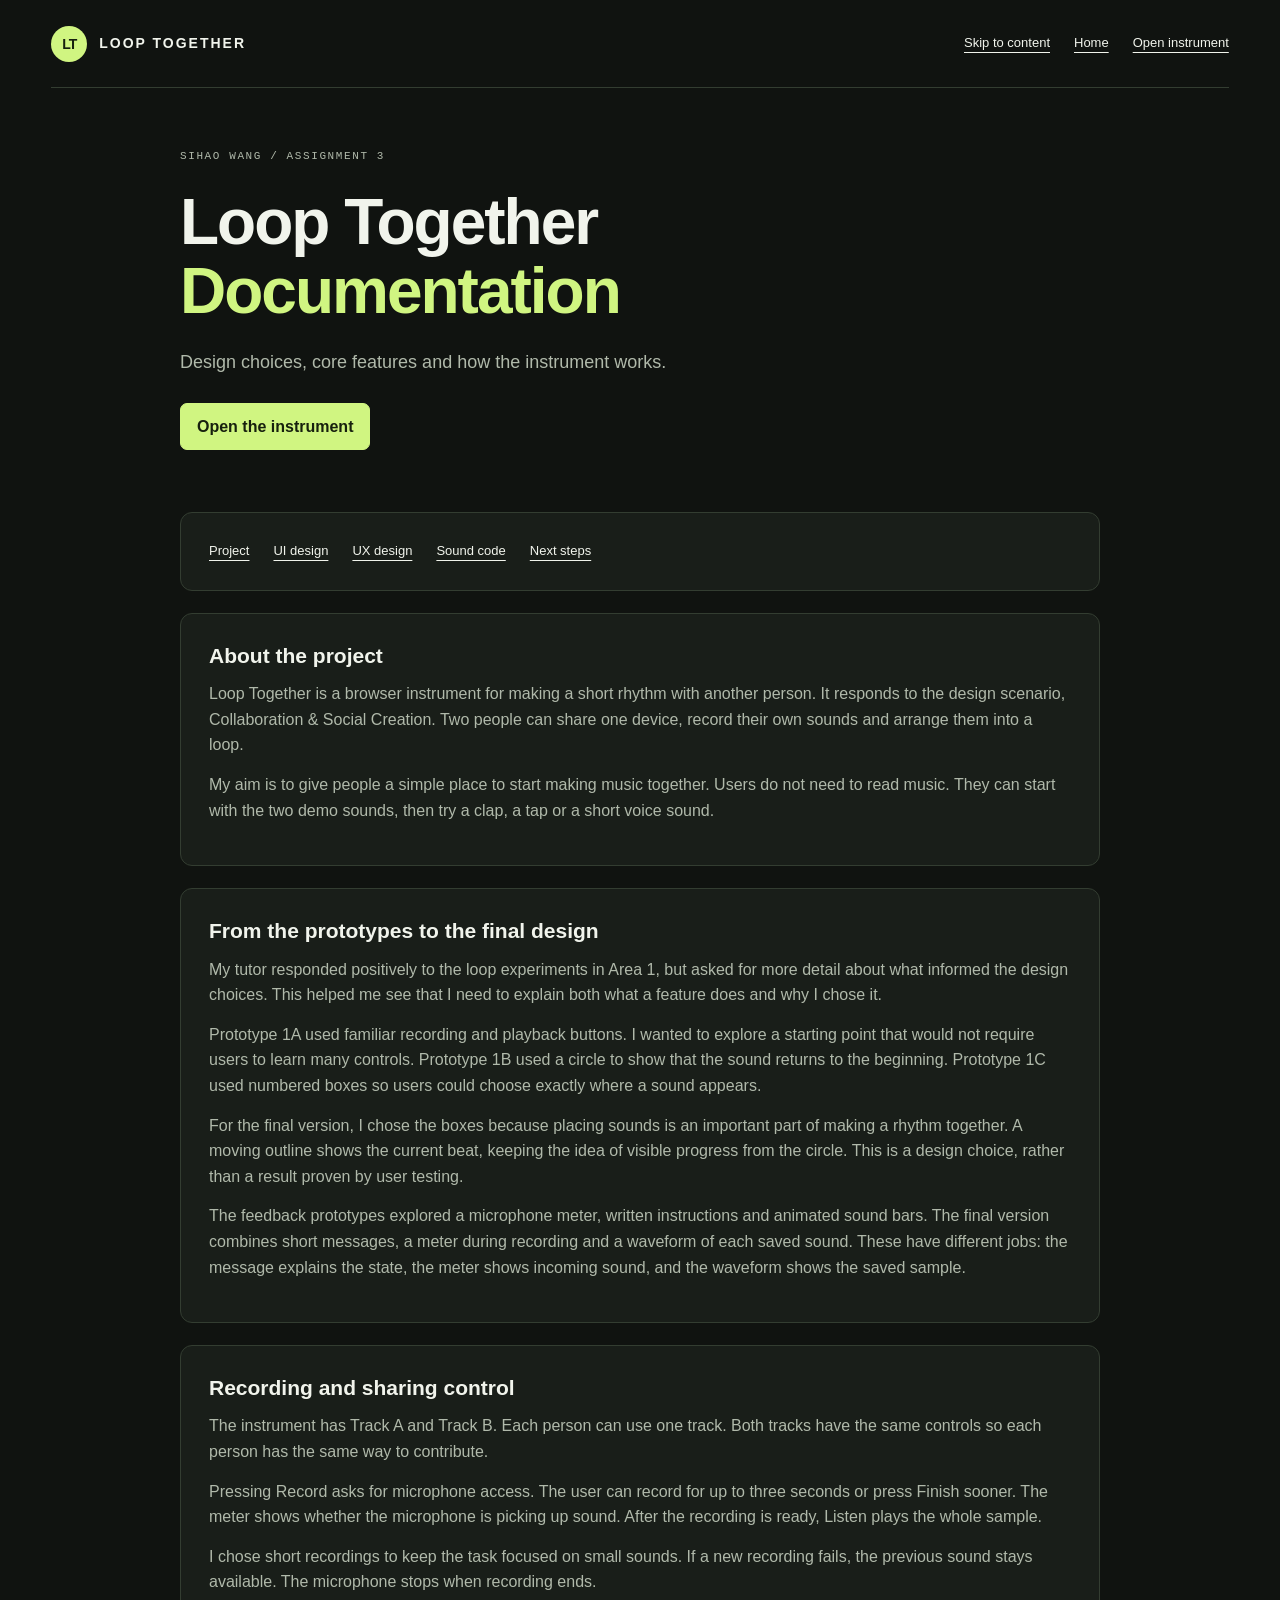
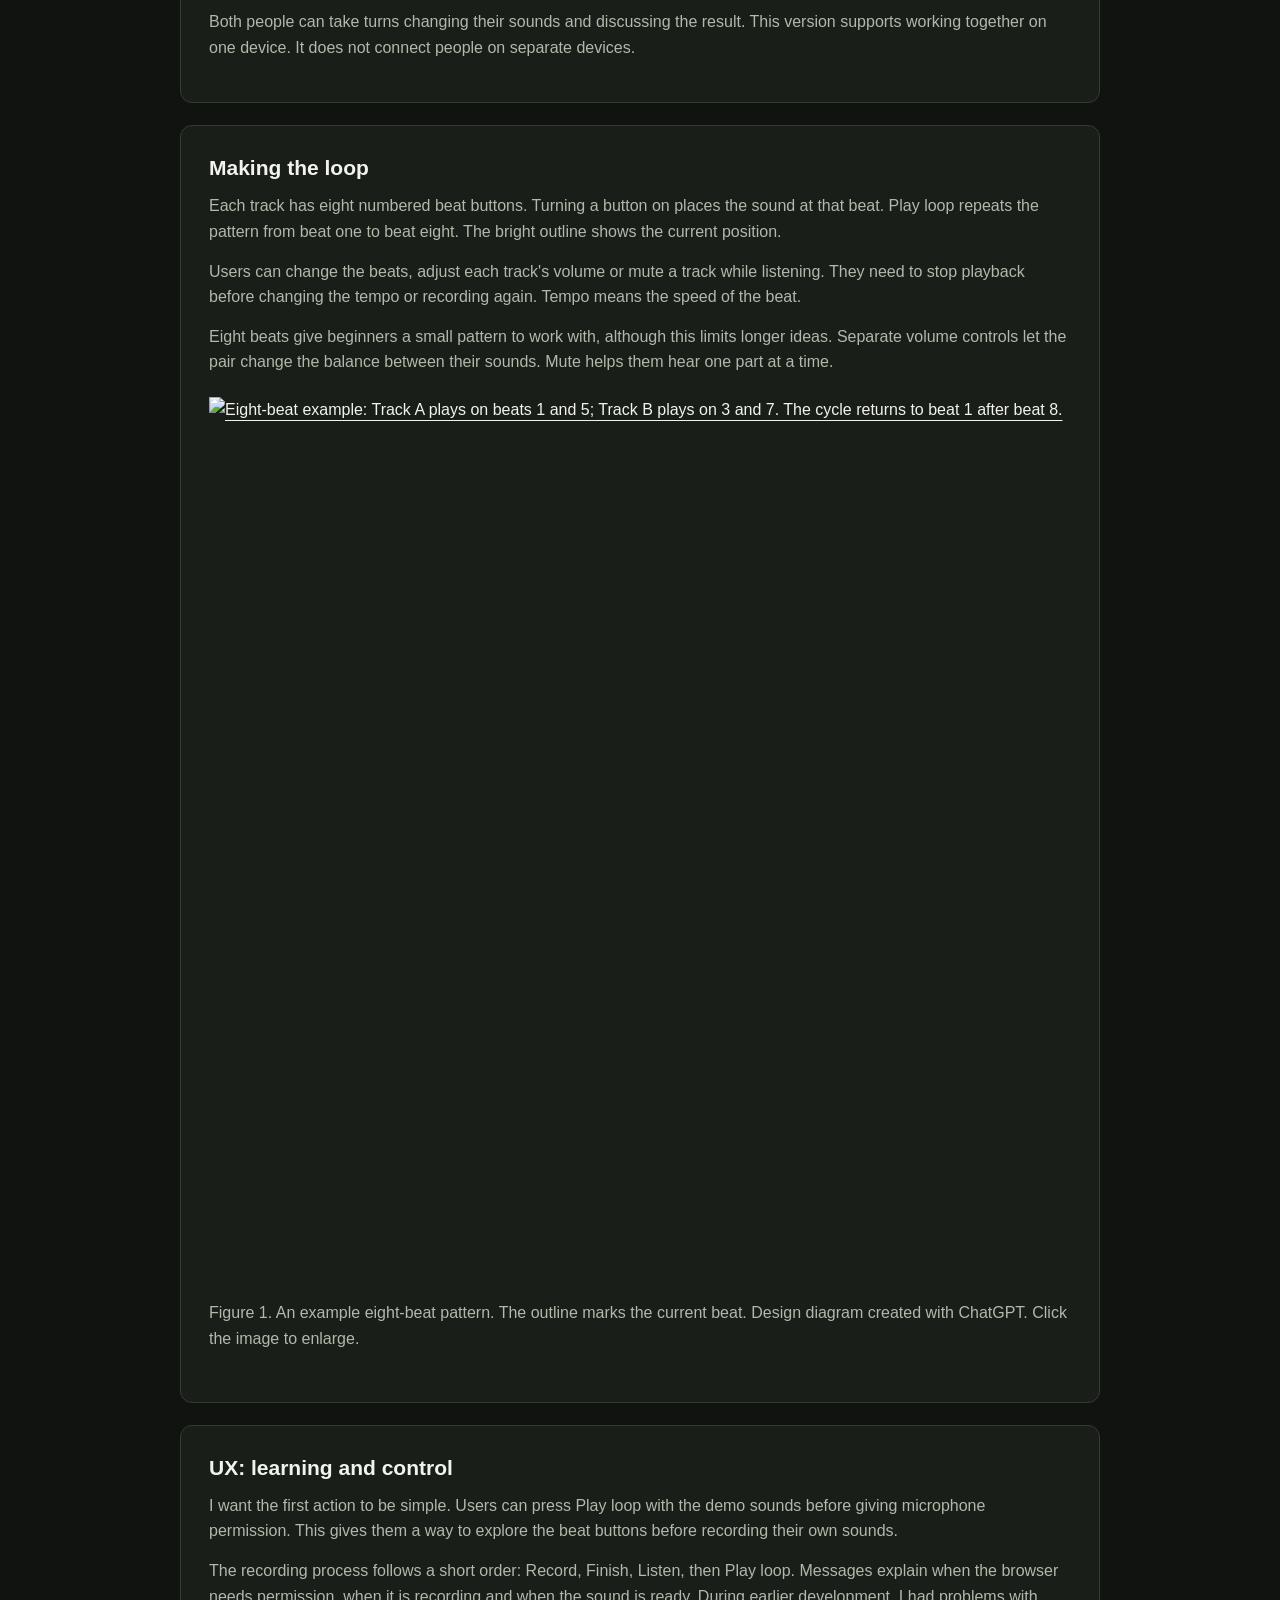
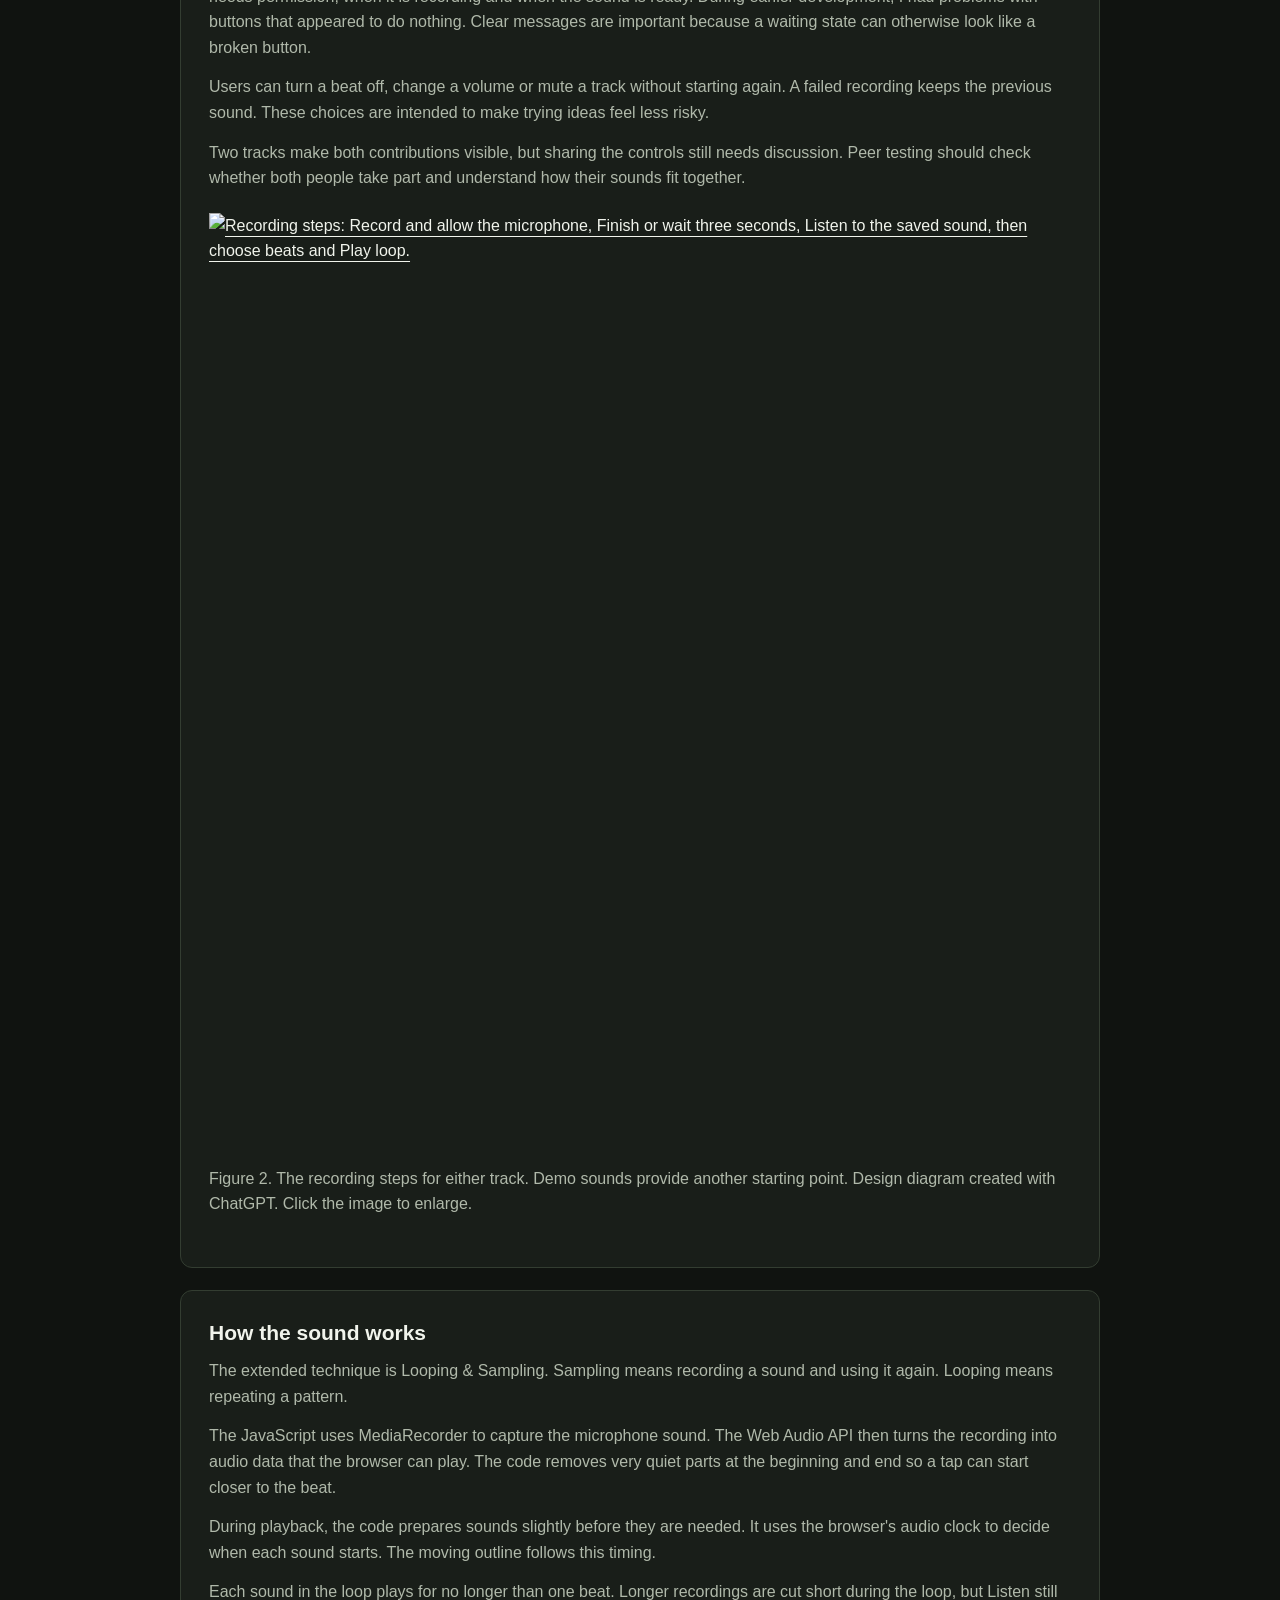
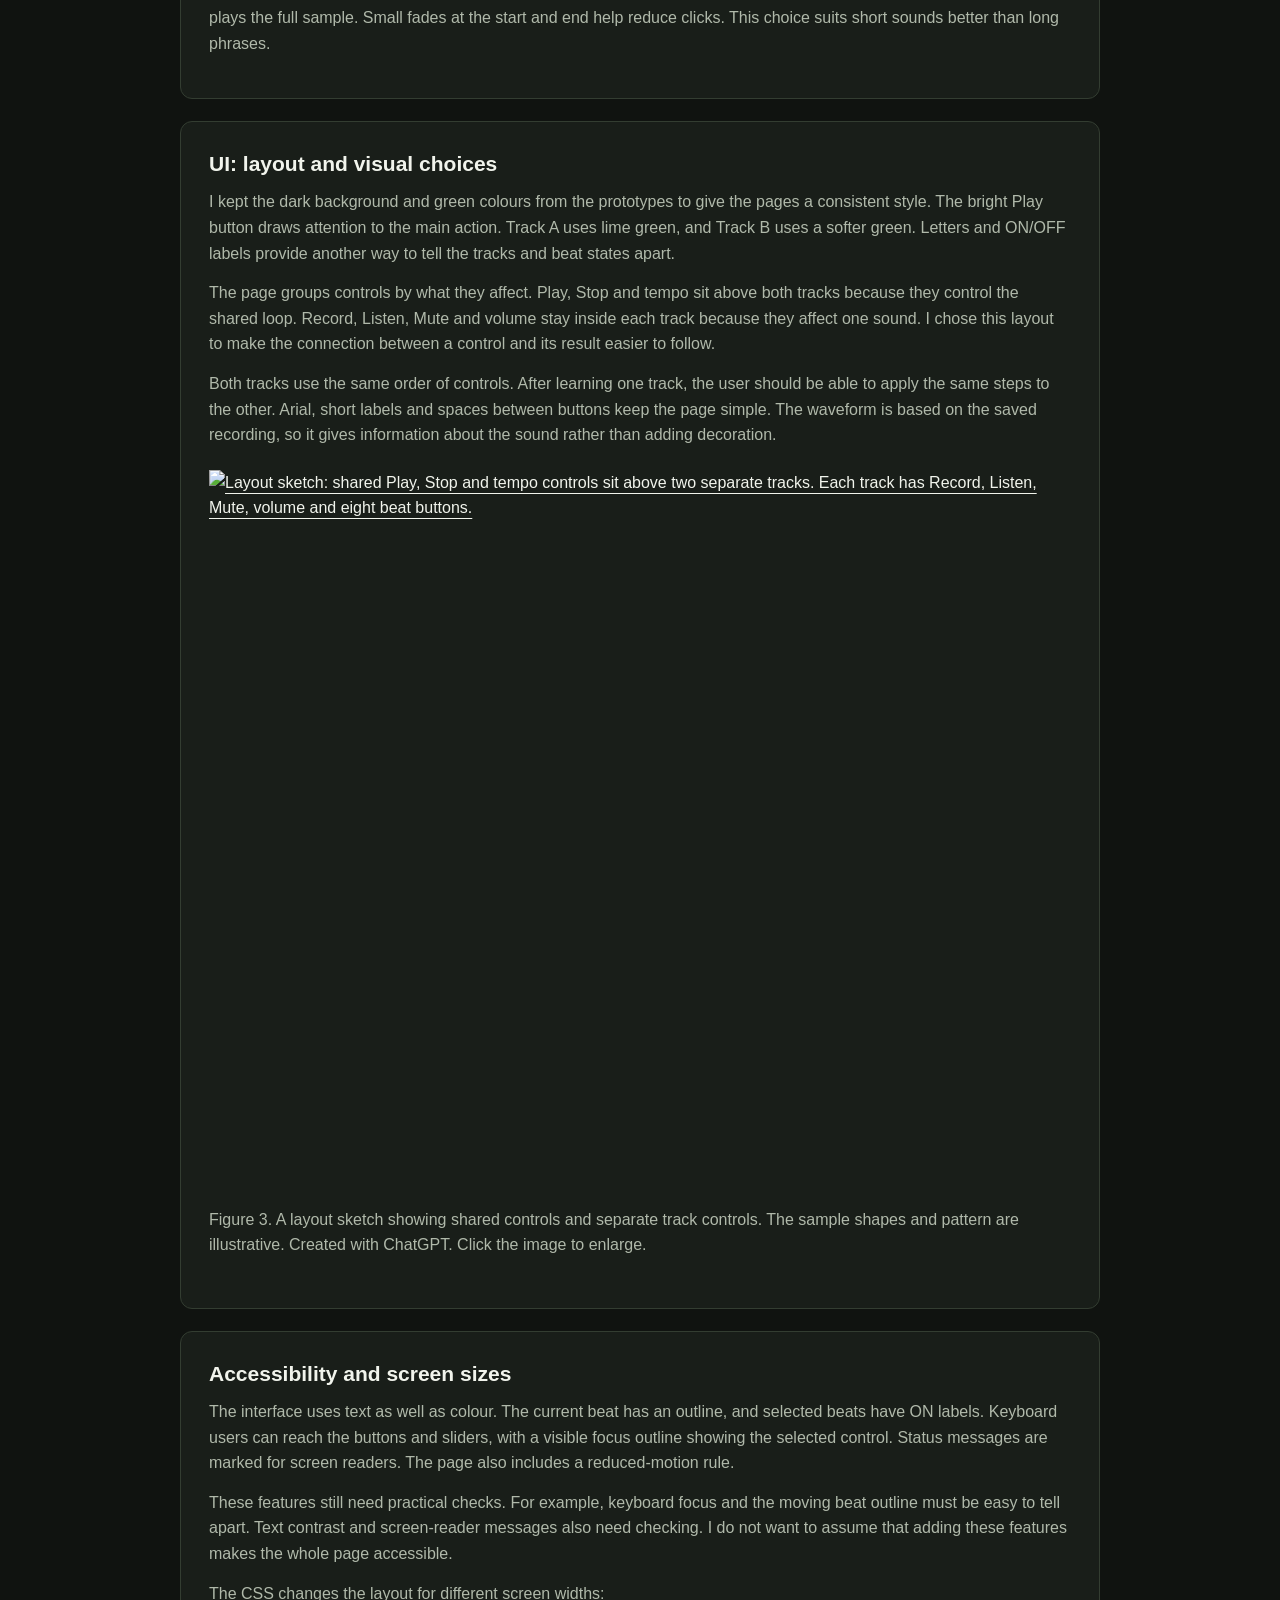
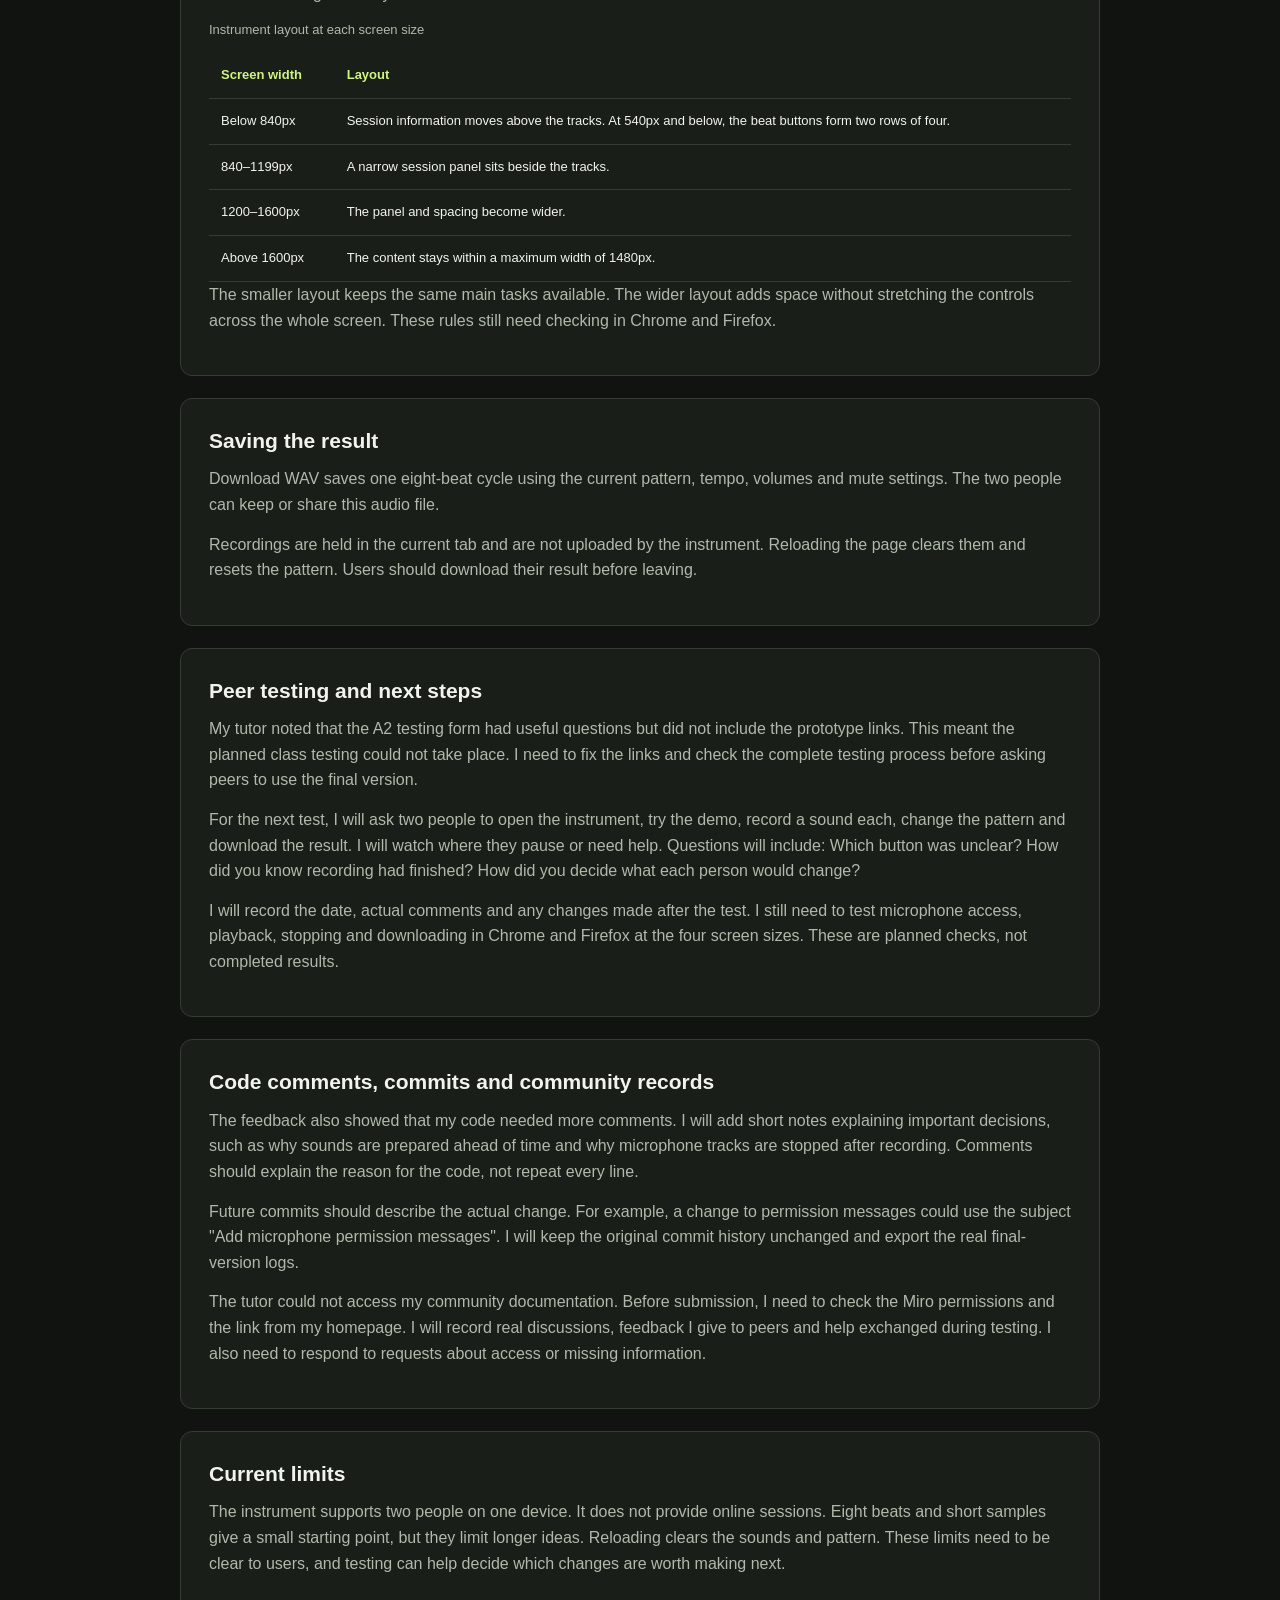
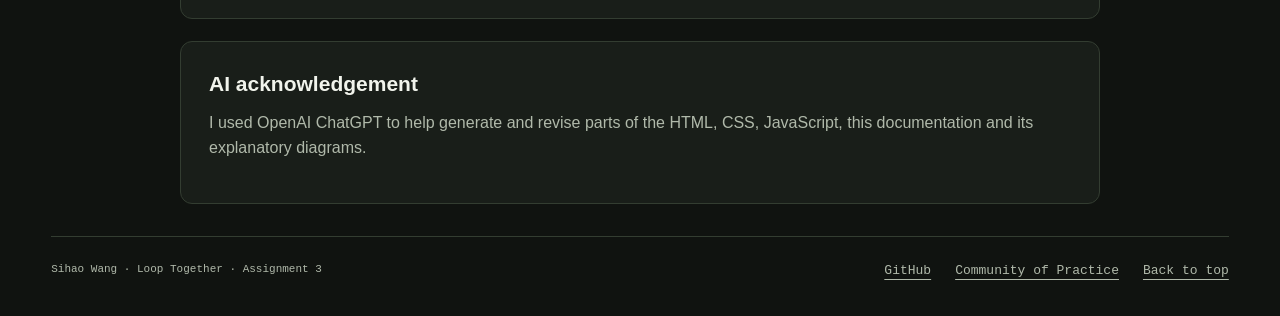
==== commit 7f01456b: "fix the mistake" ====
--- a/documentation.html
+++ b/documentation.html
@@ -4,27 +4,32 @@
   <meta charset="UTF-8">
   <meta name="viewport" content="width=device-width, initial-scale=1">
   <title>Loop Together — Design and Technical Documentation</title>
-  <!-- Keep the styles in a separate file so they are easy to edit. -->
-  <link rel="stylesheet" href="style.css">
+  <!-- Use the existing shared stylesheet. -->
+  <link rel="stylesheet" href="./style.css">
 </head>
 <body>
-  <a class="skip-link" href="#content">Skip to content</a>
-
-  <header class="page-header" id="top">
-    <div class="container">
-      <h1>Loop Together</h1>
-      <p class="subtitle">Design and Technical Documentation · Sihao Wang</p>
-      <!-- These pages should be in the same project folder. -->
-      <nav aria-label="Main navigation">
-        <a href="index.html">Home</a>
-        <a href="instrument.html">Open instrument</a>
-      </nav>
+  <header class="site-header wrap" id="top">
+    <a class="brand" href="index.html">
+      <span class="mark" aria-hidden="true">LT</span>
+      <span>LOOP TOGETHER</span>
+    </a>
+    <!-- These pages should be in the same project folder. -->
+    <nav aria-label="Main navigation">
+      <a href="#content">Skip to content</a>
+      <a href="index.html">Home</a>
+      <a href="instrument.html">Open instrument</a>
+    </nav>
+  </header>
+
+  <main class="wrap documentation" id="content">
+    <div class="hero">
+      <p class="eyebrow">SIHAO WANG / ASSIGNMENT 3</p>
+      <h1>Loop Together<br><em>Documentation</em></h1>
+      <p>Design choices, core features and how the instrument works.</p>
+      <a class="button" href="instrument.html">Open the instrument</a>
     </div>
-  </header>
-
-  <main class="container" id="content">
     <!-- Section links work without JavaScript. -->
-    <nav class="contents" aria-label="On this page">
+    <nav class="paper block" aria-label="On this page">
       <a href="#about-the-project">Project</a>
       <a href="#ui-layout-and-visual-choices">UI design</a>
       <a href="#ux-learning-and-control">UX design</a>
@@ -33,7 +38,7 @@
     </nav>
 
     <!-- Explain the project before describing the controls. -->
-    <section class="section" id="about-the-project">
+    <section class="paper block" id="about-the-project">
       <h2>About the project</h2>
       <p>
         Loop Together is a browser instrument for making a short rhythm with another
@@ -48,7 +53,7 @@
       </p>
     </section>
 
-    <section class="section" id="from-the-prototypes-to-the-final-design">
+    <section class="paper block" id="from-the-prototypes-to-the-final-design">
       <h2>From the prototypes to the final design</h2>
       <p>
         My tutor responded positively to the loop experiments in Area 1, but asked for
@@ -76,7 +81,7 @@
       </p>
     </section>
 
-    <section class="section" id="recording-and-sharing-control">
+    <section class="paper block" id="recording-and-sharing-control">
       <h2>Recording and sharing control</h2>
       <p>
         The instrument has Track A and Track B. Each person can use one track. Both
@@ -99,7 +104,7 @@
       </p>
     </section>
 
-    <section class="section" id="making-the-loop">
+    <section class="paper block" id="making-the-loop">
       <h2>Making the loop</h2>
       <p>
         Each track has eight numbered beat buttons. Turning a button on places the sound
@@ -117,19 +122,20 @@
         their sounds. Mute helps them hear one part at a time.
       </p>
 
-      <!-- Keep the picture and its caption together. -->
-      <figure class="doc-figure">
-        <a class="figure-link" href="images/loop-pattern.svg" target="_blank" rel="noopener"
+      <!-- The inline size keeps this image inside the card on small screens. -->
+      <figure class="block">
+        <a href="images/loop-pattern.svg" target="_blank" rel="noopener"
            aria-label="Open a larger version of figure 1 in a new tab">
           <img src="images/loop-pattern.svg" width="800" height="818"
+               style="display: block; width: 100%; height: auto;"
                alt="Eight-beat example: Track A plays on beats 1 and 5; Track B plays on 3 and 7. The cycle returns to beat 1 after beat 8." loading="lazy" decoding="async">
         </a>
-        <figcaption>Figure 1. An example eight-beat pattern. The outline marks the current beat. Design diagram created with ChatGPT. Click the image to enlarge.</figcaption>
+        <figcaption class="block"><p>Figure 1. An example eight-beat pattern. The outline marks the current beat. Design diagram created with ChatGPT. Click the image to enlarge.</p></figcaption>
       </figure>
     </section>
 
     <!-- Explain the steps a new user follows. -->
-    <section class="section" id="ux-learning-and-control">
+    <section class="paper block" id="ux-learning-and-control">
       <h2>UX: learning and control</h2>
       <p>
         I want the first action to be simple. Users can press Play loop with the demo
@@ -155,18 +161,19 @@
       </p>
 
       <!-- Keep the picture and its caption together. -->
-      <figure class="doc-figure">
-        <a class="figure-link" href="images/recording-flow.svg" target="_blank" rel="noopener"
+      <figure class="block">
+        <a href="images/recording-flow.svg" target="_blank" rel="noopener"
            aria-label="Open a larger version of figure 2 in a new tab">
           <img src="images/recording-flow.svg" width="800" height="864"
+               style="display: block; width: 100%; height: auto;"
                alt="Recording steps: Record and allow the microphone, Finish or wait three seconds, Listen to the saved sound, then choose beats and Play loop." loading="lazy" decoding="async">
         </a>
-        <figcaption>Figure 2. The recording steps for either track. Demo sounds provide another starting point. Design diagram created with ChatGPT. Click the image to enlarge.</figcaption>
+        <figcaption class="block"><p>Figure 2. The recording steps for either track. Demo sounds provide another starting point. Design diagram created with ChatGPT. Click the image to enlarge.</p></figcaption>
       </figure>
     </section>
 
     <!-- Use plain language to explain the audio code. -->
-    <section class="section" id="how-the-sound-works">
+    <section class="paper block" id="how-the-sound-works">
       <h2>How the sound works</h2>
       <p>
         The extended technique is Looping &amp; Sampling. Sampling means recording a
@@ -192,7 +199,7 @@
     </section>
 
     <!-- Connect the visual choices to their purpose. -->
-    <section class="section" id="ui-layout-and-visual-choices">
+    <section class="paper block" id="ui-layout-and-visual-choices">
       <h2>UI: layout and visual choices</h2>
       <p>
         I kept the dark background and green colours from the prototypes to give the
@@ -215,17 +222,18 @@
       </p>
 
       <!-- Keep the picture and its caption together. -->
-      <figure class="doc-figure">
-        <a class="figure-link" href="images/track-layout.svg" target="_blank" rel="noopener"
+      <figure class="block">
+        <a href="images/track-layout.svg" target="_blank" rel="noopener"
            aria-label="Open a larger version of figure 3 in a new tab">
           <img src="images/track-layout.svg" width="960" height="796"
+               style="display: block; width: 100%; height: auto;"
                alt="Layout sketch: shared Play, Stop and tempo controls sit above two separate tracks. Each track has Record, Listen, Mute, volume and eight beat buttons." loading="lazy" decoding="async">
         </a>
-        <figcaption>Figure 3. A layout sketch showing shared controls and separate track controls. The sample shapes and pattern are illustrative. Created with ChatGPT. Click the image to enlarge.</figcaption>
+        <figcaption class="block"><p>Figure 3. A layout sketch showing shared controls and separate track controls. The sample shapes and pattern are illustrative. Created with ChatGPT. Click the image to enlarge.</p></figcaption>
       </figure>
     </section>
 
-    <section class="section" id="accessibility-and-screen-sizes">
+    <section class="paper block" id="accessibility-and-screen-sizes">
       <h2>Accessibility and screen sizes</h2>
       <p>
         The interface uses text as well as colour. The current beat has an outline, and
@@ -279,7 +287,7 @@
       </p>
     </section>
 
-    <section class="section" id="saving-the-result">
+    <section class="paper block" id="saving-the-result">
       <h2>Saving the result</h2>
       <p>
         Download WAV saves one eight-beat cycle using the current pattern, tempo,
@@ -293,7 +301,7 @@
     </section>
 
     <!-- Keep planned tests separate from completed results. -->
-    <section class="section" id="peer-testing-and-next-steps">
+    <section class="paper block" id="peer-testing-and-next-steps">
       <h2>Peer testing and next steps</h2>
       <p>
         My tutor noted that the A2 testing form had useful questions but did not include
@@ -316,7 +324,7 @@
       </p>
     </section>
 
-    <section class="section" id="code-comments-commits-and-community-records">
+    <section class="paper block" id="code-comments-commits-and-community-records">
       <h2>Code comments, commits and community records</h2>
       <p>
         The feedback also showed that my code needed more comments. I will add short
@@ -338,7 +346,7 @@
       </p>
     </section>
 
-    <section class="section" id="current-limits">
+    <section class="paper block" id="current-limits">
       <h2>Current limits</h2>
       <p>
         The instrument supports two people on one device. It does not provide online
@@ -349,7 +357,7 @@
       </p>
     </section>
 
-    <section class="section" id="ai-acknowledgement">
+    <section class="paper block" id="ai-acknowledgement">
       <h2>AI acknowledgement</h2>
       <p>
         I used OpenAI ChatGPT to help generate and revise parts of the HTML, CSS,
@@ -359,15 +367,13 @@
 
   </main>
 
-  <footer>
-    <div class="container">
-      <p>Sihao Wang · Loop Together · Assignment 3</p>
-      <nav aria-label="Project links">
-        <a href="https://github.com/BennyWangsihao">GitHub</a>
-        <a href="https://au.miro.com/app/board/u3jVOf9mYWQ=/?share_link_id=469898230549">Community of Practice</a>
-        <a href="#top">Back to top</a>
-      </nav>
-    </div>
+  <footer class="wrap">
+    <p>Sihao Wang · Loop Together · Assignment 3</p>
+    <nav aria-label="Project links">
+      <a href="https://github.com/BennyWangsihao">GitHub</a>
+      <a href="https://au.miro.com/app/board/u3jVOf9mYWQ=/?share_link_id=469898230549">Community of Practice</a>
+      <a href="#top">Back to top</a>
+    </nav>
   </footer>
 </body>
-</html>
+</html>
